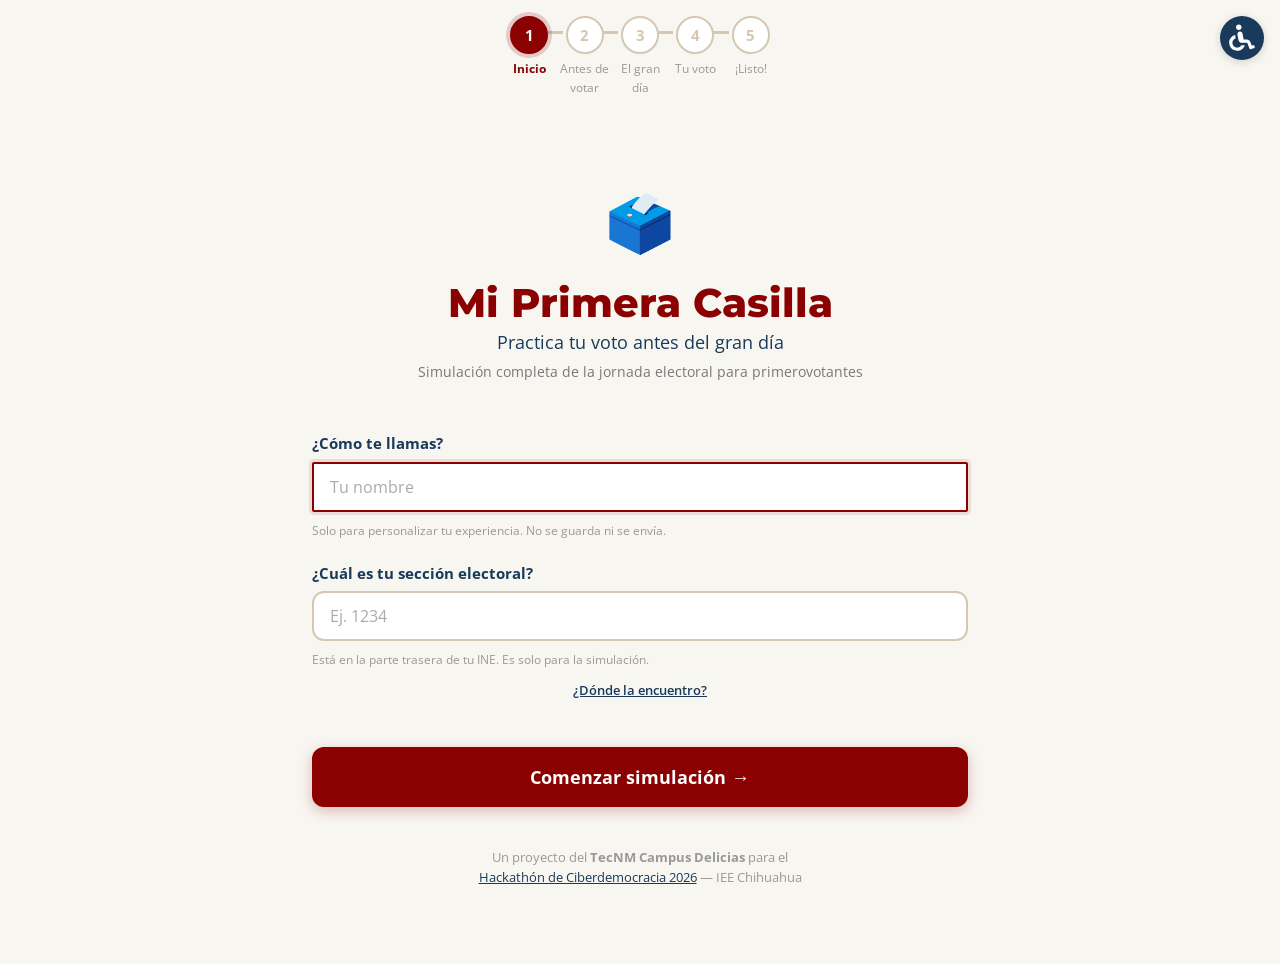
==== index.html @ 2ec55486 "Agregar guía visual de ubicación de sección electoral en INE - Ilustración SVG del reverso de la INE" ====
<!DOCTYPE html>
<html lang="es-MX">
<head>
  <meta charset="UTF-8">
  <meta name="viewport" content="width=device-width, initial-scale=1.0">
  <title>Mi Primera Casilla — Practica tu voto</title>
  <meta name="description" content="Simulación interactiva de la jornada electoral para primerovotantes. Practica tu voto antes del gran día.">
  <link rel="stylesheet" href="styles/main.css">
  <link rel="stylesheet" href="styles/componentes.css">
  <link rel="stylesheet" href="styles/accesibilidad.css">
  <style>
    .hero {
      text-align: center;
      padding: 2rem 0 1rem;
    }

    .hero__icono {
      font-size: 3.5rem;
      margin-bottom: 0.75rem;
      display: block;
    }

    .hero__slogan {
      font-size: 1.15rem;
      color: var(--color-secundario);
      font-weight: 400;
      margin-bottom: 0.25rem;
    }

    .hero__subtitulo {
      font-size: 0.9rem;
      color: #777;
      margin-bottom: 0;
    }

    .formulario {
      margin-top: 2rem;
    }

    .inicio-footer {
      text-align: center;
      margin-top: 2.5rem;
      font-size: 0.8rem;
      color: #999;
    }

    .inicio-footer a {
      color: var(--color-secundario);
    }

    .campo__nota {
      font-size: 0.78rem;
      color: #999;
      margin-top: 0.15rem;
    }

    .btn-ayuda-ine {
      background: none;
      border: none;
      color: var(--color-secundario);
      font-size: 0.82rem;
      font-weight: 600;
      cursor: pointer;
      padding: 0.25rem 0;
      text-decoration: underline;
      font-family: var(--font-body);
    }

    .btn-ayuda-ine:hover {
      color: var(--color-primario);
    }

    .ine-guia {
      margin-top: 0.5rem;
      border-radius: var(--radio-borde);
      overflow: hidden;
      animation: guiaEntra 0.3s ease;
    }

    @keyframes guiaEntra {
      from { opacity: 0; transform: translateY(-8px); }
      to { opacity: 1; transform: translateY(0); }
    }

    .ine-guia__img {
      width: 100%;
      max-width: 360px;
      display: block;
    }
  </style>
</head>
<body>
  <!-- Barra de progreso -->
  <div id="barra-progreso"></div>

  <!-- Botón de accesibilidad -->
  <button class="acc-boton" aria-label="Opciones de accesibilidad" title="Accesibilidad">
     <img src="images/wheelchair-solid-full.svg" alt="ICONO">
  </button>
  <div class="acc-panel" role="dialog" aria-label="Panel de accesibilidad">
    <div class="acc-panel__titulo">Accesibilidad</div>
    <button class="acc-panel__opcion" data-acc="voz">
      <span class="acc-panel__icono">🔊</span> Narración por voz
    </button>
    <button class="acc-panel__opcion" data-acc="lectura_facil">
      <span class="acc-panel__icono">📖</span> Lectura fácil
    </button>
    <button class="acc-panel__opcion" data-acc="alto_contraste">
      <span class="acc-panel__icono">🌗</span> Alto contraste
    </button>
  </div>

  <!-- Controles de voz -->
  <div class="voz-controles" aria-label="Controles de narración">
    <button class="voz-controles__btn voz-btn-pausar" aria-label="Pausar narración" title="Pausar">⏸️</button>
    <button class="voz-controles__btn voz-btn-repetir" aria-label="Repetir narración" title="Repetir">🔁</button>
    <button class="voz-controles__btn voz-btn-detener" aria-label="Detener narración" title="Detener">⏹️</button>
  </div>

  <main class="pantalla">
    <div class="contenido-principal">
      <section class="hero">
        <span class="hero__icono" aria-hidden="true">🗳️</span>
        <h1 id="titulo-proyecto">Mi Primera Casilla</h1>
        <p class="hero__slogan" id="slogan"
           data-texto-normal="Practica tu voto antes del gran día"
           data-texto-facil="Aprende a votar aquí">Practica tu voto antes del gran día</p>
        <p class="hero__subtitulo" id="subtitulo"
           data-texto-normal="Simulación completa de la jornada electoral para primerovotantes"
           data-texto-facil="Es fácil y rápido">Simulación completa de la jornada electoral para primerovotantes</p>
      </section>

      <form class="formulario" id="form-inicio" autocomplete="off">
        <div class="campo">
          <label class="campo__label" for="input-nombre">¿Cómo te llamas?</label>
          <input class="campo__input" type="text" id="input-nombre" placeholder="Tu nombre" maxlength="50" required autofocus>
          <span class="campo__nota">Solo para personalizar tu experiencia. No se guarda ni se envía.</span>
          <span class="campo__error" id="error-nombre" style="display:none">Por favor, escribe tu nombre para continuar.</span>
          <span class="campo__error" id="error-nombre-char" style="display:none">Los caracteres númericos y los simbolos no están permitidos.</span>
        </div>

        <div class="campo">
          <label class="campo__label" for="input-seccion">¿Cuál es tu sección electoral?</label>
          <input class="campo__input" type="text" id="input-seccion" placeholder="Ej. 1234" maxlength="6" inputmode="numeric" pattern="[0-9]*" required>
          <span class="campo__nota">Está en la parte trasera de tu INE. Es solo para la simulación.</span>
          <button type="button" class="btn-ayuda-ine" id="btn-donde-seccion">¿Dónde la encuentro?</button>
          <div class="ine-guia" id="ine-guia" style="display:none">
            <img src="images/ine-reverso.svg" alt="Reverso de la INE mostrando dónde está la sección electoral" class="ine-guia__img">
          </div>
          <span class="campo__error" id="error-seccion" style="display:none">Ingresa tu sección electoral para continuar.</span>
          <span class="campo__error" id="error-seccion-char" style="display:none">Solo se permiten caracteres númericos.</span>
        </div>

        <button type="submit" class="btn btn--primario btn--grande mt-2" id="btn-comenzar">
          Comenzar simulación →
        </button>
      </form>
    </div>

    <div class="inicio-footer">
      <p>Un proyecto del <strong>TecNM Campus Delicias</strong> para el<br>
      <a href="https://www.ieechihuahua.org.mx" target="_blank" rel="noopener">Hackathón de Ciberdemocracia 2026</a>
      — IEE Chihuahua</p>
    </div>
  </main>

  <script src="js/navegacion.js"></script>
  <script src="js/accesibilidad.js"></script>
  <script>
    renderBarraProgreso(1, document.getElementById('barra-progreso'));

    // Toggle guía INE
    document.getElementById('btn-donde-seccion').addEventListener('click', function() {
      var guia = document.getElementById('ine-guia');
      var visible = guia.style.display !== 'none';
      guia.style.display = visible ? 'none' : 'block';
      this.textContent = visible ? '¿Dónde la encuentro?' : 'Ocultar guía';
    });

    var inputNombre = document.getElementById('input-nombre');
    var inputSeccion = document.getElementById('input-seccion');
    var errorNombre = document.getElementById('error-nombre');
    var errorNombreChar = document.getElementById('error-nombre-char');
    var errorSeccion = document.getElementById('error-seccion');
    var errorSeccionChar = document.getElementById('error-seccion-char');

    inputNombre.addEventListener('input', function(e) {
      if (inputNombre.value.trim()) {
        var original = e.target.value;
        var limpio = original.replace(/[^\p{L} ]/gu, '');

        if (inputNombre.value.trim()) {
          errorNombreChar.style.display = 'none';
          errorNombre.style.display = 'none';
          inputNombre.classList.remove('campo__input--error');
        }

        if (original !== limpio) {
          e.target.value = limpio;
          errorNombreChar.style.display = 'block';
          inputNombre.classList.add('campo__input--error');
          inputNombre.focus();
        }
      }
    });

    inputSeccion.addEventListener('input', function(e) {
      var original = e.target.value;
      var limpio = original.replace(/[^0-9]/g, '');

      if (inputSeccion.value.trim()) {
        errorSeccion.style.display = 'none';
        errorSeccionChar.style.display = 'none';
        inputSeccion.classList.remove('campo__input--error');
      }

      if (original !== limpio) {
        e.target.value = limpio;
        errorSeccionChar.style.display = 'block';
        inputSeccion.classList.add('campo__input--error');
        inputSeccion.focus();
      }
    });

    document.getElementById('form-inicio').addEventListener('submit', function(e) {
      e.preventDefault();
      var nombre = inputNombre.value.trim();
      var seccion = inputSeccion.value.trim();
      var valido = true;

      if (!nombre) {
        errorNombre.style.display = 'block';
        inputNombre.classList.add('campo__input--error');
        inputNombre.focus();
        valido = false;
      }
      if (!seccion) {
        errorSeccion.style.display = 'block';
        inputSeccion.classList.add('campo__input--error');
        if (valido) inputSeccion.focus();
        valido = false;
      }
      if (!valido) return;

      guardarDatos(nombre, seccion);
      irAPantalla('pantalla2.html');
    });
  </script>
</body>
</html>
---- styles/main.css ----
@import url('https://fonts.googleapis.com/css2?family=Montserrat:wght@400;600;700;800;900&family=Open+Sans:wght@400;600;700&display=swap');

*, *::before, *::after {
  box-sizing: border-box;
  margin: 0;
  padding: 0;
}

:root {
  --color-primario: #8B0000;
  --color-secundario: #1a3a5c;
  --color-acento: #f0a500;
  --color-bg: #f8f6f1;
  --color-texto: #1a1a1a;
  --color-exito: #2e7d32;
  --color-error: #c62828;
  --color-borde: #d4c8b0;
  --radio-borde: 12px;
  --sombra: 0 4px 20px rgba(0, 0, 0, 0.08);
  --max-ancho: 720px;
  --font-display: 'Montserrat', 'Segoe UI', sans-serif;
  --font-body: 'Open Sans', 'Segoe UI', sans-serif;
}

html {
  font-size: 16px;
  scroll-behavior: smooth;
}

body {
  font-family: var(--font-body);
  background-color: var(--color-bg);
  color: var(--color-texto);
  line-height: 1.6;
  min-height: 100vh;
  display: flex;
  flex-direction: column;
  align-items: center;
}

h1, h2, h3 {
  font-family: var(--font-display);
  line-height: 1.2;
}

h1 {
  font-size: 2rem;
  font-weight: 800;
  color: var(--color-primario);
}

h2 {
  font-size: 1.5rem;
  font-weight: 700;
  color: var(--color-secundario);
}

h3 {
  font-size: 1.15rem;
  font-weight: 600;
}

p {
  margin-bottom: 0.75rem;
}

a {
  color: var(--color-primario);
  text-decoration: underline;
}

a:focus-visible {
  outline: 3px solid var(--color-acento);
  outline-offset: 2px;
  border-radius: 2px;
}

main {
  width: 100%;
  max-width: var(--max-ancho);
  padding: 1.5rem 1.25rem 3rem;
  flex: 1;
}

.pantalla {
  animation: fadeIn 0.4s ease-out;
}

@keyframes fadeIn {
  from { opacity: 0; }
  to   { opacity: 1; }
}

.sr-only {
  position: absolute;
  width: 1px;
  height: 1px;
  padding: 0;
  margin: -1px;
  overflow: hidden;
  clip: rect(0, 0, 0, 0);
  border: 0;
}

@media (min-width: 600px) {
  h1 { font-size: 2.5rem; }
  h2 { font-size: 1.75rem; }
  main { padding: 2rem 2rem 4rem; }
}
---- styles/componentes.css ----
/* === Barra de progreso === */
.barra-progreso {
  display: flex;
  justify-content: center;
  gap: 0.25rem;
  padding: 1rem 1.25rem;
  width: 100%;
  max-width: var(--max-ancho);
  margin: 0 auto;
}

.barra-progreso__paso {
  display: flex;
  flex-direction: column;
  align-items: center;
  flex: 1;
  position: relative;
}

.barra-progreso__circulo {
  width: 32px;
  height: 32px;
  border-radius: 50%;
  display: flex;
  align-items: center;
  justify-content: center;
  font-size: 0.85rem;
  font-weight: 700;
  border: 2px solid var(--color-borde);
  background: #fff;
  color: var(--color-borde);
  transition: all 0.3s ease;
  z-index: 1;
}

.barra-progreso__etiqueta {
  font-size: 0.65rem;
  margin-top: 0.3rem;
  color: #999;
  text-align: center;
  font-weight: 400;
  transition: color 0.3s ease;
}

.barra-progreso__paso--completado .barra-progreso__circulo {
  background: var(--color-primario);
  border-color: var(--color-primario);
  color: #fff;
}

.barra-progreso__paso--completado .barra-progreso__etiqueta {
  color: var(--color-primario);
}

.barra-progreso__paso--activo .barra-progreso__circulo {
  background: var(--color-primario);
  border-color: var(--color-primario);
  color: #fff;
  box-shadow: 0 0 0 4px rgba(139, 0, 0, 0.18);
}

.barra-progreso__paso--activo .barra-progreso__etiqueta {
  color: var(--color-primario);
  font-weight: 700;
}

.barra-progreso__linea {
  position: absolute;
  top: 15px;
  left: calc(50% + 18px);
  width: calc(100% - 36px);
  height: 3px;
  background: var(--color-borde);
  z-index: 0;
}

.barra-progreso__paso--completado .barra-progreso__linea {
  background: var(--color-primario);
}

.barra-progreso__paso:last-child .barra-progreso__linea {
  display: none;
}

/* === Botones === */
.btn {
  display: inline-flex;
  align-items: center;
  justify-content: center;
  gap: 0.5rem;
  padding: 0.9rem 2rem;
  border: none;
  border-radius: var(--radio-borde);
  font-family: var(--font-body);
  font-size: 1.05rem;
  font-weight: 700;
  cursor: pointer;
  transition: all 0.2s ease;
  text-decoration: none;
}

.btn:focus-visible {
  outline: 3px solid var(--color-acento);
  outline-offset: 3px;
}

.btn--primario {
  background: var(--color-primario);
  color: #fff;
  box-shadow: 0 4px 14px rgba(139, 0, 0, 0.25);
}

.btn--primario:hover {
  background: #a00000;
  transform: translateY(-1px);
  box-shadow: 0 6px 20px rgba(139, 0, 0, 0.3);
}

.btn--primario:active {
  transform: translateY(0);
}

.btn--secundario {
  background: #fff;
  color: var(--color-primario);
  border: 2px solid var(--color-primario);
}

.btn--secundario:hover {
  background: rgba(139, 0, 0, 0.06);
}

.btn--grande {
  width: 100%;
  padding: 1.1rem 2rem;
  font-size: 1.15rem;
}

/* === Tarjetas === */
.tarjeta {
  background: #fff;
  border: 1px solid var(--color-borde);
  border-radius: var(--radio-borde);
  padding: 1.5rem;
  box-shadow: var(--sombra);
}

.tarjeta--destacada {
  border-left: 4px solid var(--color-acento);
  background: #fffbf0;
}

/* === Dato curioso lateral (pegado a orillas de página) === */
.dato-lateral {
  position: relative;
  width: calc(100% + 2.5rem);
  border-radius: 0;
  padding: 0.9rem 1.25rem;
  font-size: 0.85rem;
  line-height: 1.5;
  box-sizing: border-box;
}

.dato-lateral--izq {
  margin-left: -1.25rem;
  margin-right: auto;
  border-left: 4px solid var(--color-acento);
  border-right: none;
  text-align: left;
  border-radius: 0 var(--radio-borde) var(--radio-borde) 0;
}

.dato-lateral--der {
  margin-right: -1.25rem;
  margin-left: auto;
  border-right: 4px solid var(--color-acento);
  border-left: none;
  text-align: right;
  border-radius: var(--radio-borde) 0 0 var(--radio-borde);
}

.tarjeta--dato {
  border-left: 4px solid var(--color-secundario);
  background: #f0f5fa;
}

/* === Inputs === */
.campo {
  display: flex;
  flex-direction: column;
  gap: 0.4rem;
  margin-bottom: 1.25rem;
}

.campo__label {
  font-size: 0.95rem;
  font-weight: 700;
  color: var(--color-secundario);
}

.campo__input {
  padding: 0.75rem 1rem;
  border: 2px solid var(--color-borde);
  border-radius: var(--radio-borde);
  font-family: var(--font-body);
  font-size: 1rem;
  color: var(--color-texto);
  background: #fff;
  transition: border-color 0.2s ease;
}

.campo__input:focus {
  outline: none;
  border-color: var(--color-primario);
  box-shadow: 0 0 0 3px rgba(139, 0, 0, 0.1);
}

.campo__input--error {
  border-color: var(--color-error);
  box-shadow: 0 0 0 3px rgba(198, 40, 40, 0.1);
}

.campo__error {
  font-size: 0.82rem;
  color: var(--color-error);
  font-weight: 600;
  animation: fadeIn 0.3s ease;
}

.campo__input::placeholder {
  color: #aaa;
}

/* === Checklist === */
.checklist {
  list-style: none;
  display: flex;
  flex-direction: column;
  gap: 0.75rem;
}

.checklist__item {
  display: flex;
  align-items: flex-start;
  gap: 0.75rem;
  padding: 0.85rem 1rem;
  background: #fff;
  border: 2px solid var(--color-borde);
  border-radius: var(--radio-borde);
  cursor: default;
  transition: all 0.2s ease;
}

.checklist__icono {
  font-size: 1.4rem;
  flex-shrink: 0;
}

.checklist__texto {
  flex: 1;
}

.checklist__texto strong {
  display: block;
  font-size: 0.95rem;
}

.checklist__texto small {
  color: #666;
  font-size: 0.82rem;
}

/* === Quiz === */
.quiz {
  display: flex;
  flex-direction: column;
  gap: 1.5rem;
}

.quiz__pregunta {
  font-weight: 700;
  font-size: 1.05rem;
  margin-bottom: 0.75rem;
}

.quiz__opciones {
  display: flex;
  flex-direction: column;
  gap: 0.5rem;
}

.quiz__opcion {
  display: block;
  width: 100%;
  padding: 0.75rem 1rem;
  border: 2px solid var(--color-borde);
  border-radius: var(--radio-borde);
  background: #fff;
  font-family: var(--font-body);
  font-size: 0.95rem;
  text-align: left;
  cursor: pointer;
  transition: all 0.2s ease;
}

.quiz__opcion:hover {
  border-color: var(--color-secundario);
  background: #f7f9fc;
}

.quiz__opcion--correcta {
  border-color: var(--color-exito);
  background: #e8f5e9;
  color: var(--color-exito);
  font-weight: 700;
}

.quiz__opcion--incorrecta {
  border-color: var(--color-error);
  background: #ffebee;
  color: var(--color-error);
}

.quiz__opcion:disabled {
  cursor: default;
  opacity: 0.7;
}

.quiz__feedback {
  padding: 0.75rem 1rem;
  border-radius: var(--radio-borde);
  font-size: 0.9rem;
  margin-top: 0.5rem;
  animation: fadeIn 0.3s ease;
}

.quiz__feedback--correcto {
  background: #e8f5e9;
  border: 1px solid var(--color-exito);
  color: #1b5e20;
}

.quiz__feedback--incorrecto {
  background: #ffebee;
  border: 1px solid var(--color-error);
  color: #b71c1c;
}

/* === Diálogo chat === */
.dialogo {
  display: flex;
  flex-direction: column;
  gap: 0.75rem;
}

.dialogo__burbuja {
  max-width: 85%;
  padding: 0.85rem 1.1rem;
  border-radius: 16px;
  font-size: 0.95rem;
  line-height: 1.5;
  animation: fadeIn 0.4s ease;
}

.dialogo__burbuja--funcionario {
  background: #e3edf7;
  color: var(--color-secundario);
  border-bottom-left-radius: 4px;
  align-self: flex-start;
}

.dialogo__burbuja--tu {
  background: var(--color-primario);
  color: #fff;
  border-bottom-right-radius: 4px;
  align-self: flex-end;
}

.dialogo__etiqueta {
  font-size: 0.72rem;
  font-weight: 700;
  text-transform: uppercase;
  letter-spacing: 0.5px;
  margin-bottom: 0.2rem;
  opacity: 0.7;
}

/* === Separador === */
.separador {
  border: none;
  border-top: 1px solid var(--color-borde);
  margin: 2rem 0;
}

/* === Espaciado === */
.mb-1 { margin-bottom: 0.75rem; }
.mb-2 { margin-bottom: 1.5rem; }
.mb-3 { margin-bottom: 2.5rem; }
.mt-1 { margin-top: 0.75rem; }
.mt-2 { margin-top: 1.5rem; }
.mt-3 { margin-top: 2.5rem; }
.text-center { text-align: center; }

@media (min-width: 600px) {
  .barra-progreso__circulo {
    width: 38px;
    height: 38px;
    font-size: 0.95rem;
  }
  .barra-progreso__etiqueta {
    font-size: 0.75rem;
  }
}
---- styles/accesibilidad.css ----
/* === Alto contraste === */
body.alto-contraste {
  --color-bg: #000000;
  --color-texto: #ffffff;
  --color-primario: #ff4444;
  --color-secundario: #66bbff;
  --color-acento: #ffff00;
  --color-exito: #00ff00;
  --color-error: #ff6666;
  --color-borde: #666666;
  --sombra: 0 0 0 2px #666;
}

body.alto-contraste .tarjeta,
body.alto-contraste .checklist__item,
body.alto-contraste .quiz__opcion,
body.alto-contraste .campo__input,
body.alto-contraste .dialogo__burbuja--funcionario,
body.alto-contraste .paso-llegada,
body.alto-contraste .boleta__partido,
body.alto-contraste .boleta,
body.alto-contraste .boleta__cuerpo,
body.alto-contraste .mapa-simulado,
body.alto-contraste .enlace-oficial {
  background: #111;
  color: #fff;
}

body.alto-contraste .paso-llegada__icono {
  background: #222;
}

body.alto-contraste .paso-llegada__texto,
body.alto-contraste .checklist__texto small,
body.alto-contraste .boleta__candidato,
body.alto-contraste .mapa-simulado__sub {
  color: #ccc;
}

body.alto-contraste .boleta__header {
  background: #222;
}

body.alto-contraste .urna__cuerpo {
  background: #222;
  border-color: #888;
}

body.alto-contraste .boleta-doblado {
  background: #333;
  border-color: #888;
}

body.alto-contraste .tabla-resumen th {
  background: #222;
}

body.alto-contraste .tabla-resumen td {
  background: #111;
  color: #fff;
}

body.alto-contraste .tabla-resumen tr:nth-child(even) td {
  background: #1a1a1a;
}

body.alto-contraste .dialogo__burbuja--tu {
  background: #ff4444;
}

body.alto-contraste .tarjeta--destacada {
  background: #1a1a00;
}

body.alto-contraste .tarjeta--dato {
  background: #001a2e;
}

body.alto-contraste .btn--primario {
  background: #ff4444;
  color: #000;
  font-weight: 800;
}

body.alto-contraste .quiz__opcion--correcta {
  background: #003300;
  color: #00ff00;
  border-color: #00ff00;
}

body.alto-contraste .quiz__opcion--incorrecta {
  background: #330000;
  color: #ff6666;
  border-color: #ff6666;
}

/* === Panel de accesibilidad === */
.acc-boton {
  position: fixed;
  top: 1rem;
  right: 1rem;
  z-index: 1000;
  width: 44px;
  height: 44px;
  border-radius: 50%;
  border: none;
  padding: 6px;
  background: var(--color-secundario);
  color: var(--color-secundario);
  font-size: 1.2rem;
  cursor: pointer;
  display: flex;
  align-items: center;
  justify-content: center;
  box-shadow: 0 2px 10px rgba(0, 0, 0, 0.15);
  transition: all 0.2s ease;
}

.acc-boton:hover {
  background: var(--color-primario);
  color: #fff;
  transform: scale(1.1);
}

.acc-boton:focus-visible {
  outline: 3px solid var(--color-acento);
  outline-offset: 3px;
}

body.alto-contraste .acc-boton {
  background: var(--color-secundario);
  color: var(--color-primario);
  transition: all 0.5s ease;
}

body.alto-contraste .acc-boton:hover {
  background-color: var(--color-primario);
  transform: scale(1.1);
}

.acc-boton img {
  pointer-events: none;
  width: 100%;
  height: 100%;
  filter: brightness(0) invert(1);
}

.acc-panel {
  position: fixed;
  top: 4rem;
  right: 1rem;
  z-index: 999;
  background: #fff;
  border: 1px solid var(--color-borde);
  border-radius: var(--radio-borde);
  padding: 1rem;
  box-shadow: 0 8px 30px rgba(0, 0, 0, 0.15);
  min-width: 220px;
  display: none;
  animation: fadeIn 0.2s ease;
}

.acc-panel--abierto {
  display: block;
}

body.alto-contraste .acc-panel {
  background: #111;
  border-color: #666;
}

.acc-panel__titulo {
  font-family: var(--font-display);
  font-size: 0.95rem;
  font-weight: 700;
  margin-bottom: 0.75rem;
  color: var(--color-secundario);
}

.acc-panel__opcion {
  display: flex;
  align-items: center;
  gap: 0.6rem;
  padding: 0.6rem 0.5rem;
  border: none;
  background: none;
  width: 100%;
  text-align: left;
  cursor: pointer;
  border-radius: 8px;
  font-family: var(--font-body);
  font-size: 0.9rem;
  color: var(--color-texto);
  transition: background 0.15s ease;
}

.acc-panel__opcion:hover {
  background: rgba(0, 0, 0, 0.05);
}

body.alto-contraste .acc-panel__opcion {
  color: #fff;
}

body.alto-contraste .acc-panel__opcion:hover {
  background: rgba(255, 255, 255, 0.1);
}

.acc-panel__opcion--activo {
  background: rgba(139, 0, 0, 0.08);
  font-weight: 700;
}

.acc-panel__icono {
  font-size: 1.2rem;
  flex-shrink: 0;
}

/* === Lectura fácil === */
body.lectura-facil {
  font-size: 18px;
  line-height: 1.8;
}

body.lectura-facil h1 {
  font-size: 1.8rem;
}

body.lectura-facil h2 {
  font-size: 1.4rem;
}

/* === Controles de voz === */
.voz-controles {
  position: fixed;
  bottom: 1rem;
  right: 1rem;
  z-index: 1000;
  display: none;
  gap: 0.5rem;
  background: #fff;
  padding: 0.5rem;
  border-radius: 24px;
  box-shadow: 0 4px 16px rgba(0, 0, 0, 0.15);
  border: 1px solid var(--color-borde);
}

.voz-controles--visible {
  display: flex;
}

.voz-controles__btn {
  width: 40px;
  height: 40px;
  border-radius: 50%;
  border: none;
  background: var(--color-secundario);
  color: #fff;
  font-size: 1rem;
  cursor: pointer;
  display: flex;
  align-items: center;
  justify-content: center;
  transition: background 0.2s ease;
}

.voz-controles__btn:hover {
  background: var(--color-primario);
}

body.alto-contraste .voz-controles {
  background: #222;
  border-color: #666;
}

/* === Focus visible global === */
*:focus-visible {
  outline: 3px solid var(--color-acento);
  outline-offset: 2px;
  border-radius: 2px;
}
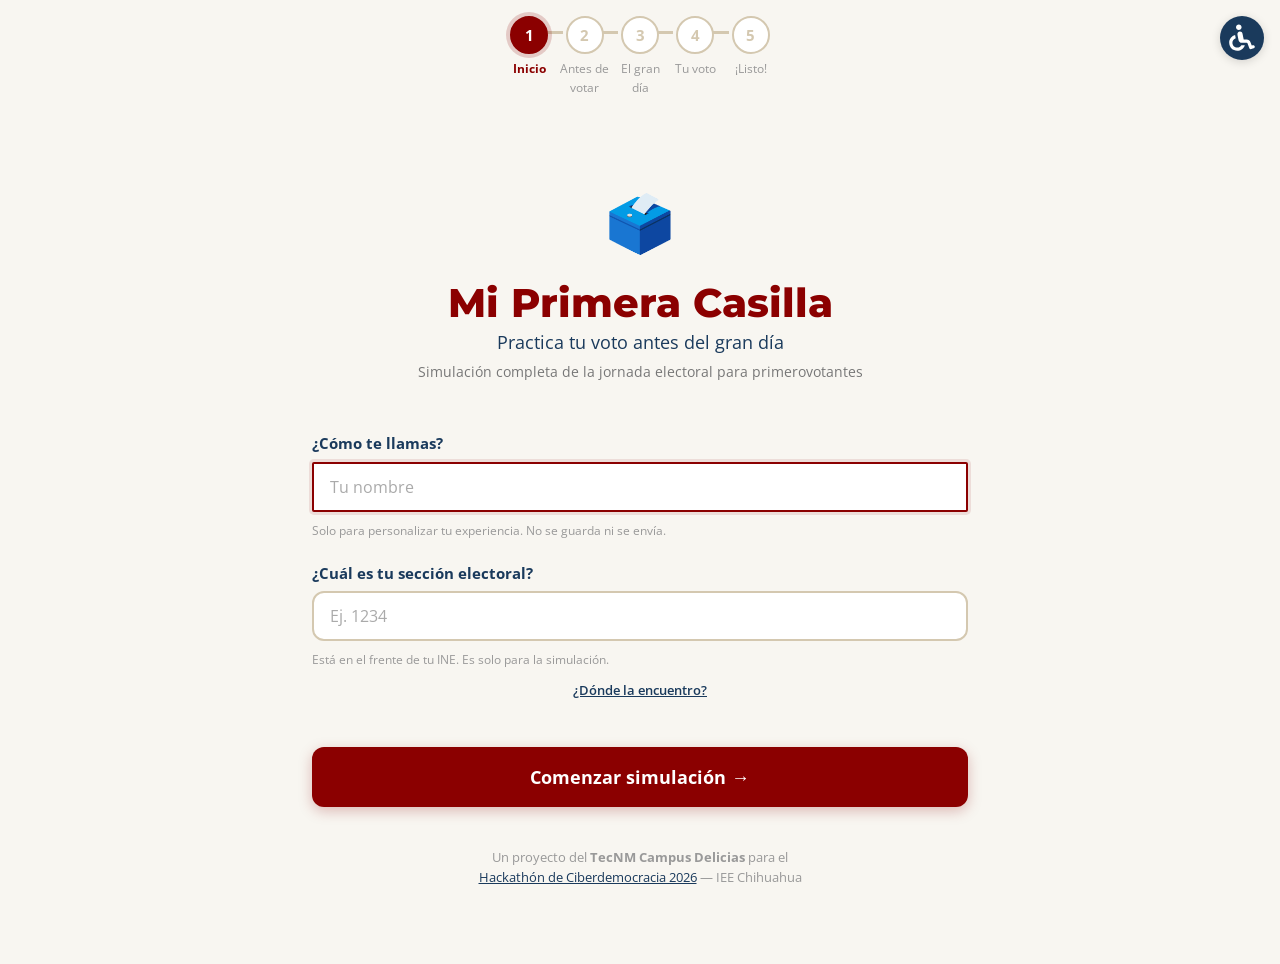
==== commit 688d84f2: "Corregir guía INE: sección está en el frente, no atrás - Rediseñar SVG mostrando frente de la INE co" ====
--- a/index.html
+++ b/index.html
@@ -142,7 +142,7 @@
         <div class="campo">
           <label class="campo__label" for="input-seccion">¿Cuál es tu sección electoral?</label>
           <input class="campo__input" type="text" id="input-seccion" placeholder="Ej. 1234" maxlength="6" inputmode="numeric" pattern="[0-9]*" required>
-          <span class="campo__nota">Está en la parte trasera de tu INE. Es solo para la simulación.</span>
+          <span class="campo__nota">Está en el frente de tu INE. Es solo para la simulación.</span>
           <button type="button" class="btn-ayuda-ine" id="btn-donde-seccion">¿Dónde la encuentro?</button>
           <div class="ine-guia" id="ine-guia" style="display:none">
             <img src="images/ine-reverso.svg" alt="Reverso de la INE mostrando dónde está la sección electoral" class="ine-guia__img">
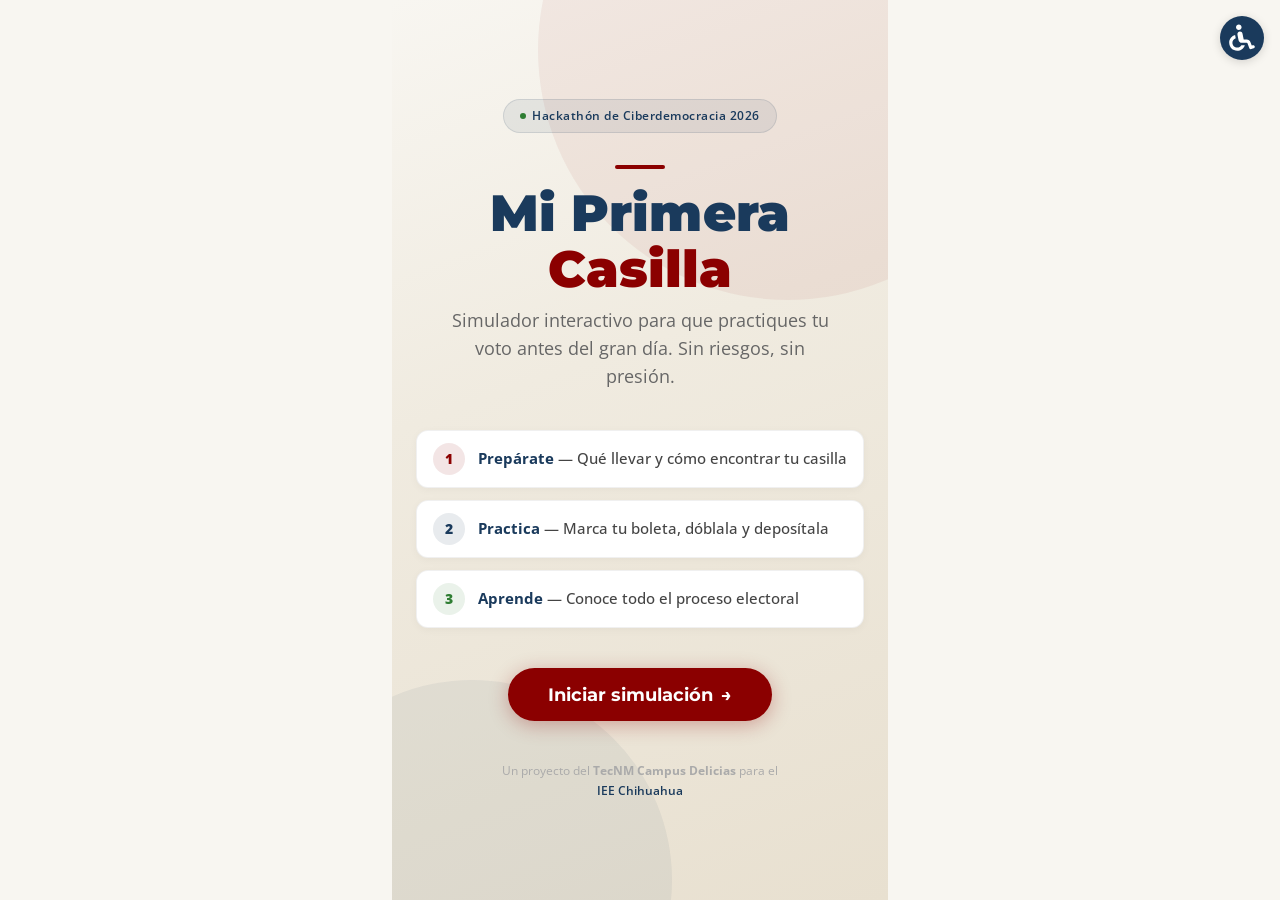
==== commit 2093b534: "Rediseñar index.html como splash page con animaciones Página de inicio con diseño llamativo: animaci" ====
--- a/index.html
+++ b/index.html
@@ -9,15 +9,263 @@
   <link rel="stylesheet" href="styles/componentes.css">
   <link rel="stylesheet" href="styles/accesibilidad.css">
   <style>
+    /* ===== SPLASH SCREEN ===== */
+    .splash {
+      min-height: 100vh;
+      display: flex;
+      flex-direction: column;
+      align-items: center;
+      justify-content: center;
+      text-align: center;
+      padding: 2rem 1.5rem;
+      position: relative;
+      overflow: hidden;
+      background: linear-gradient(160deg, #f8f6f1 0%, #f0ebe0 40%, #e8e0d0 100%);
+    }
+
+    /* Círculos decorativos de fondo */
+    .splash::before,
+    .splash::after {
+      content: '';
+      position: absolute;
+      border-radius: 50%;
+      opacity: 0.06;
+      pointer-events: none;
+    }
+
+    .splash::before {
+      width: 500px;
+      height: 500px;
+      background: var(--color-primario);
+      top: -200px;
+      right: -150px;
+    }
+
+    .splash::after {
+      width: 400px;
+      height: 400px;
+      background: var(--color-secundario);
+      bottom: -180px;
+      left: -120px;
+    }
+
+    .splash__contenido {
+      position: relative;
+      z-index: 1;
+      max-width: 520px;
+    }
+
+    /* Badge institucional */
+    .splash__badge {
+      display: inline-flex;
+      align-items: center;
+      gap: 0.4rem;
+      background: rgba(26, 58, 92, 0.08);
+      border: 1px solid rgba(26, 58, 92, 0.12);
+      border-radius: 50px;
+      padding: 0.4rem 1rem;
+      font-size: 0.75rem;
+      font-weight: 600;
+      color: var(--color-secundario);
+      letter-spacing: 0.5px;
+      margin-bottom: 2rem;
+      opacity: 0;
+      animation: fadeUp 0.6s ease 0.2s forwards;
+    }
+
+    .splash__badge-dot {
+      width: 6px;
+      height: 6px;
+      background: var(--color-exito);
+      border-radius: 50%;
+      animation: pulse-dot 2s ease infinite;
+    }
+
+    @keyframes pulse-dot {
+      0%, 100% { opacity: 1; transform: scale(1); }
+      50% { opacity: 0.5; transform: scale(1.4); }
+    }
+
+    /* Título principal */
+    .splash__titulo {
+      font-family: var(--font-display);
+      font-size: clamp(2.2rem, 7vw, 3.2rem);
+      font-weight: 900;
+      color: var(--color-secundario);
+      line-height: 1.1;
+      margin-bottom: 0.5rem;
+      opacity: 0;
+      animation: fadeUp 0.7s ease 0.35s forwards;
+    }
+
+    .splash__titulo span {
+      color: var(--color-primario);
+    }
+
+    /* Subtítulo */
+    .splash__subtitulo {
+      font-size: 1.1rem;
+      color: #666;
+      font-weight: 400;
+      max-width: 400px;
+      margin: 0 auto 2.5rem;
+      opacity: 0;
+      animation: fadeUp 0.7s ease 0.5s forwards;
+    }
+
+    /* Pasos preview */
+    .splash__pasos {
+      display: flex;
+      flex-direction: column;
+      gap: 0.75rem;
+      margin-bottom: 2.5rem;
+      text-align: left;
+      opacity: 0;
+      animation: fadeUp 0.7s ease 0.65s forwards;
+    }
+
+    .splash__paso {
+      display: flex;
+      align-items: center;
+      gap: 0.85rem;
+      padding: 0.75rem 1rem;
+      background: #fff;
+      border-radius: var(--radio-borde);
+      border: 1px solid rgba(0,0,0,0.06);
+      box-shadow: 0 2px 8px rgba(0,0,0,0.04);
+      transition: transform 0.2s ease;
+    }
+
+    .splash__paso:hover {
+      transform: translateX(4px);
+    }
+
+    .splash__paso-num {
+      width: 32px;
+      height: 32px;
+      border-radius: 50%;
+      display: flex;
+      align-items: center;
+      justify-content: center;
+      font-weight: 800;
+      font-size: 0.85rem;
+      flex-shrink: 0;
+    }
+
+    .splash__paso:nth-child(1) .splash__paso-num {
+      background: rgba(139, 0, 0, 0.1);
+      color: var(--color-primario);
+    }
+    .splash__paso:nth-child(2) .splash__paso-num {
+      background: rgba(26, 58, 92, 0.1);
+      color: var(--color-secundario);
+    }
+    .splash__paso:nth-child(3) .splash__paso-num {
+      background: rgba(46, 125, 50, 0.1);
+      color: var(--color-exito);
+    }
+
+    .splash__paso-texto {
+      font-size: 0.92rem;
+      color: #444;
+      font-weight: 500;
+    }
+
+    .splash__paso-texto strong {
+      color: var(--color-secundario);
+    }
+
+    /* Botón principal */
+    .splash__btn {
+      display: inline-flex;
+      align-items: center;
+      gap: 0.5rem;
+      background: var(--color-primario);
+      color: #fff;
+      border: none;
+      padding: 1rem 2.5rem;
+      font-size: 1.1rem;
+      font-weight: 700;
+      font-family: var(--font-display);
+      border-radius: 50px;
+      cursor: pointer;
+      transition: all 0.3s ease;
+      box-shadow: 0 4px 20px rgba(139, 0, 0, 0.3);
+      opacity: 0;
+      animation: fadeUp 0.7s ease 0.8s forwards;
+    }
+
+    .splash__btn:hover {
+      background: #a00000;
+      transform: translateY(-2px);
+      box-shadow: 0 6px 28px rgba(139, 0, 0, 0.4);
+    }
+
+    .splash__btn:active {
+      transform: translateY(0);
+    }
+
+    .splash__btn-flecha {
+      transition: transform 0.3s ease;
+    }
+
+    .splash__btn:hover .splash__btn-flecha {
+      transform: translateX(4px);
+    }
+
+    /* Footer del splash */
+    .splash__footer {
+      margin-top: 2.5rem;
+      font-size: 0.78rem;
+      color: #aaa;
+      opacity: 0;
+      animation: fadeUp 0.7s ease 0.95s forwards;
+    }
+
+    .splash__footer a {
+      color: var(--color-secundario);
+      text-decoration: none;
+      font-weight: 600;
+    }
+
+    .splash__footer a:hover {
+      text-decoration: underline;
+    }
+
+    /* Línea decorativa */
+    .splash__linea {
+      width: 50px;
+      height: 4px;
+      background: var(--color-primario);
+      border-radius: 2px;
+      margin: 0 auto 1rem;
+      opacity: 0;
+      animation: fadeUp 0.7s ease 0.3s forwards;
+    }
+
+    @keyframes fadeUp {
+      from { opacity: 0; transform: translateY(16px); }
+      to { opacity: 1; transform: translateY(0); }
+    }
+
+    /* ===== FORMULARIO (oculto inicialmente) ===== */
+    .pantalla-form {
+      display: none;
+    }
+
+    .pantalla-form.pantalla-form--visible {
+      display: block;
+      animation: formEntra 0.5s ease;
+    }
+
+    @keyframes formEntra {
+      from { opacity: 0; }
+      to { opacity: 1; }
+    }
+
     .hero {
       text-align: center;
       padding: 2rem 0 1rem;
-    }
-
-    .hero__icono {
-      font-size: 3.5rem;
-      margin-bottom: 0.75rem;
-      display: block;
     }
 
     .hero__slogan {
@@ -87,12 +335,49 @@
       max-width: 360px;
       display: block;
     }
+
+    /* Alto contraste para splash */
+    body.alto-contraste .splash {
+      background: #000;
+    }
+
+    body.alto-contraste .splash__titulo {
+      color: #66bbff;
+    }
+
+    body.alto-contraste .splash__titulo span {
+      color: #ff4444;
+    }
+
+    body.alto-contraste .splash__subtitulo {
+      color: #ccc;
+    }
+
+    body.alto-contraste .splash__paso {
+      background: #111;
+      border-color: #444;
+    }
+
+    body.alto-contraste .splash__paso-texto {
+      color: #ddd;
+    }
+
+    body.alto-contraste .splash__btn {
+      background: #ff4444;
+    }
+
+    body.alto-contraste .splash__badge {
+      background: rgba(102, 187, 255, 0.15);
+      border-color: rgba(102, 187, 255, 0.3);
+      color: #66bbff;
+    }
+
+    body.alto-contraste .splash__footer {
+      color: #888;
+    }
   </style>
 </head>
 <body>
-  <!-- Barra de progreso -->
-  <div id="barra-progreso"></div>
-
   <!-- Botón de accesibilidad -->
   <button class="acc-boton" aria-label="Opciones de accesibilidad" title="Accesibilidad">
      <img src="images/wheelchair-solid-full.svg" alt="ICONO">
@@ -117,57 +402,112 @@
     <button class="voz-controles__btn voz-btn-detener" aria-label="Detener narración" title="Detener">⏹️</button>
   </div>
 
-  <main class="pantalla">
-    <div class="contenido-principal">
-      <section class="hero">
-        <span class="hero__icono" aria-hidden="true">🗳️</span>
-        <h1 id="titulo-proyecto">Mi Primera Casilla</h1>
-        <p class="hero__slogan" id="slogan"
-           data-texto-normal="Practica tu voto antes del gran día"
-           data-texto-facil="Aprende a votar aquí">Practica tu voto antes del gran día</p>
-        <p class="hero__subtitulo" id="subtitulo"
-           data-texto-normal="Simulación completa de la jornada electoral para primerovotantes"
-           data-texto-facil="Es fácil y rápido">Simulación completa de la jornada electoral para primerovotantes</p>
-      </section>
-
-      <form class="formulario" id="form-inicio" autocomplete="off">
-        <div class="campo">
-          <label class="campo__label" for="input-nombre">¿Cómo te llamas?</label>
-          <input class="campo__input" type="text" id="input-nombre" placeholder="Tu nombre" maxlength="50" required autofocus>
-          <span class="campo__nota">Solo para personalizar tu experiencia. No se guarda ni se envía.</span>
-          <span class="campo__error" id="error-nombre" style="display:none">Por favor, escribe tu nombre para continuar.</span>
-          <span class="campo__error" id="error-nombre-char" style="display:none">Los caracteres númericos y los simbolos no están permitidos.</span>
+  <!-- ====== SPLASH SCREEN ====== -->
+  <section class="splash" id="splash">
+    <div class="splash__contenido">
+      <div class="splash__badge">
+        <span class="splash__badge-dot"></span>
+        Hackathón de Ciberdemocracia 2026
+      </div>
+
+      <div class="splash__linea"></div>
+
+      <h1 class="splash__titulo">Mi Primera<br><span>Casilla</span></h1>
+
+      <p class="splash__subtitulo">
+        Simulador interactivo para que practiques tu voto antes del gran día. Sin riesgos, sin presión.
+      </p>
+
+      <div class="splash__pasos">
+        <div class="splash__paso">
+          <span class="splash__paso-num">1</span>
+          <span class="splash__paso-texto"><strong>Prepárate</strong> — Qué llevar y cómo encontrar tu casilla</span>
         </div>
-
-        <div class="campo">
-          <label class="campo__label" for="input-seccion">¿Cuál es tu sección electoral?</label>
-          <input class="campo__input" type="text" id="input-seccion" placeholder="Ej. 1234" maxlength="6" inputmode="numeric" pattern="[0-9]*" required>
-          <span class="campo__nota">Está en el frente de tu INE. Es solo para la simulación.</span>
-          <button type="button" class="btn-ayuda-ine" id="btn-donde-seccion">¿Dónde la encuentro?</button>
-          <div class="ine-guia" id="ine-guia" style="display:none">
-            <img src="images/ine-reverso.svg" alt="Reverso de la INE mostrando dónde está la sección electoral" class="ine-guia__img">
+        <div class="splash__paso">
+          <span class="splash__paso-num">2</span>
+          <span class="splash__paso-texto"><strong>Practica</strong> — Marca tu boleta, dóblala y deposítala</span>
+        </div>
+        <div class="splash__paso">
+          <span class="splash__paso-num">3</span>
+          <span class="splash__paso-texto"><strong>Aprende</strong> — Conoce todo el proceso electoral</span>
+        </div>
+      </div>
+
+      <button class="splash__btn" id="btn-iniciar">
+        Iniciar simulación
+        <span class="splash__btn-flecha">→</span>
+      </button>
+
+      <div class="splash__footer">
+        Un proyecto del <strong>TecNM Campus Delicias</strong> para el<br>
+        <a href="https://www.ieechihuahua.org.mx" target="_blank" rel="noopener">IEE Chihuahua</a>
+      </div>
+    </div>
+  </section>
+
+  <!-- ====== FORMULARIO ====== -->
+  <div class="pantalla-form" id="pantalla-form">
+    <!-- Barra de progreso -->
+    <div id="barra-progreso"></div>
+
+    <main class="pantalla">
+      <div class="contenido-principal">
+        <section class="hero">
+          <h1 id="titulo-proyecto">Empecemos</h1>
+          <p class="hero__slogan" id="slogan"
+             data-texto-normal="Necesitamos un par de datos para personalizar tu experiencia"
+             data-texto-facil="Escribe tus datos para empezar">Necesitamos un par de datos para personalizar tu experiencia</p>
+        </section>
+
+        <form class="formulario" id="form-inicio" autocomplete="off">
+          <div class="campo">
+            <label class="campo__label" for="input-nombre">¿Cómo te llamas?</label>
+            <input class="campo__input" type="text" id="input-nombre" placeholder="Tu nombre" maxlength="50" required autofocus>
+            <span class="campo__nota">Solo para personalizar tu experiencia. No se guarda ni se envía.</span>
+            <span class="campo__error" id="error-nombre" style="display:none">Por favor, escribe tu nombre para continuar.</span>
+            <span class="campo__error" id="error-nombre-char" style="display:none">Los caracteres númericos y los simbolos no están permitidos.</span>
           </div>
-          <span class="campo__error" id="error-seccion" style="display:none">Ingresa tu sección electoral para continuar.</span>
-          <span class="campo__error" id="error-seccion-char" style="display:none">Solo se permiten caracteres númericos.</span>
-        </div>
-
-        <button type="submit" class="btn btn--primario btn--grande mt-2" id="btn-comenzar">
-          Comenzar simulación →
-        </button>
-      </form>
-    </div>
-
-    <div class="inicio-footer">
-      <p>Un proyecto del <strong>TecNM Campus Delicias</strong> para el<br>
-      <a href="https://www.ieechihuahua.org.mx" target="_blank" rel="noopener">Hackathón de Ciberdemocracia 2026</a>
-      — IEE Chihuahua</p>
-    </div>
-  </main>
+
+          <div class="campo">
+            <label class="campo__label" for="input-seccion">¿Cuál es tu sección electoral?</label>
+            <input class="campo__input" type="text" id="input-seccion" placeholder="Ej. 1234" maxlength="4" inputmode="numeric" pattern="[0-9]*" required>
+            <span class="campo__nota">Está en el frente de tu INE. Es solo para la simulación.</span>
+            <button type="button" class="btn-ayuda-ine" id="btn-donde-seccion">¿Dónde la encuentro?</button>
+            <div class="ine-guia" id="ine-guia" style="display:none">
+              <img src="images/ine-reverso.svg" alt="Frente de la INE mostrando dónde está la sección electoral" class="ine-guia__img">
+            </div>
+            <span class="campo__error" id="error-seccion" style="display:none">Ingresa tu sección electoral para continuar.</span>
+            <span class="campo__error" id="error-seccion-char" style="display:none">Solo se permiten caracteres númericos.</span>
+          </div>
+
+          <button type="submit" class="btn btn--primario btn--grande mt-2" id="btn-comenzar">
+            Comenzar simulación →
+          </button>
+        </form>
+      </div>
+    </main>
+  </div>
 
   <script src="js/navegacion.js"></script>
   <script src="js/accesibilidad.js"></script>
   <script>
-    renderBarraProgreso(1, document.getElementById('barra-progreso'));
+    // Splash → Formulario
+    document.getElementById('btn-iniciar').addEventListener('click', function() {
+      var splash = document.getElementById('splash');
+      var form = document.getElementById('pantalla-form');
+
+      splash.style.transition = 'opacity 0.4s ease, transform 0.4s ease';
+      splash.style.opacity = '0';
+      splash.style.transform = 'scale(0.98)';
+
+      setTimeout(function() {
+        splash.style.display = 'none';
+        form.classList.add('pantalla-form--visible');
+        renderBarraProgreso(1, document.getElementById('barra-progreso'));
+        window.scrollTo(0, 0);
+        document.getElementById('input-nombre').focus();
+      }, 400);
+    });
 
     // Toggle guía INE
     document.getElementById('btn-donde-seccion').addEventListener('click', function() {
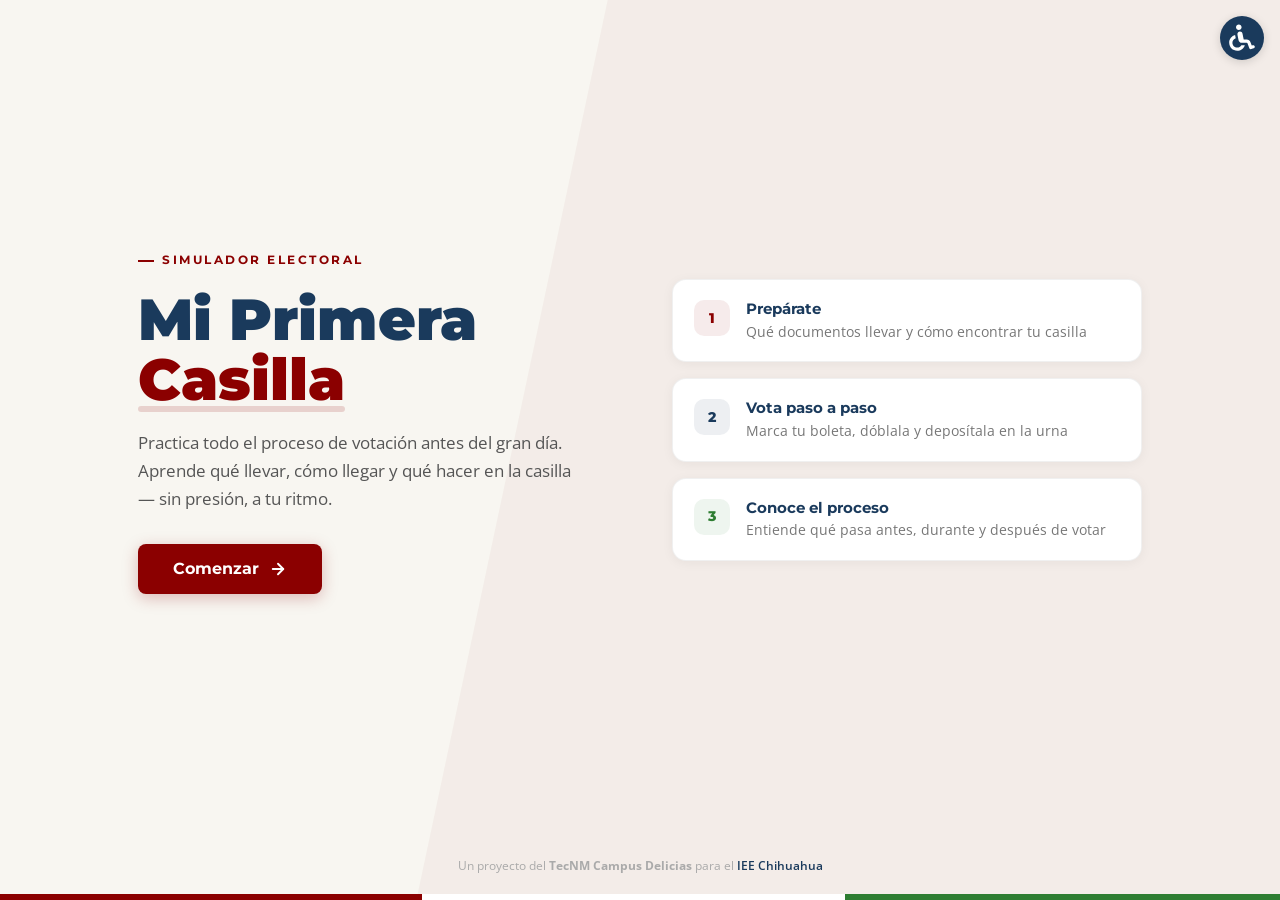
==== commit ed8f8886: "Rediseñar splash page con layout expandido a dos columnas Layout editorial full-width con columna de" ====
--- a/index.html
+++ b/index.html
@@ -9,243 +9,274 @@
   <link rel="stylesheet" href="styles/componentes.css">
   <link rel="stylesheet" href="styles/accesibilidad.css">
   <style>
-    /* ===== SPLASH SCREEN ===== */
+    /* ===== SPLASH — full-width editorial layout ===== */
     .splash {
       min-height: 100vh;
+      width: 100vw;
+      display: grid;
+      grid-template-rows: 1fr auto;
+      position: relative;
+      overflow: hidden;
+      background: #f8f6f1;
+    }
+
+    /* Franja diagonal decorativa */
+    .splash__fondo {
+      position: absolute;
+      inset: 0;
+      z-index: 0;
+      overflow: hidden;
+      pointer-events: none;
+    }
+
+    .splash__fondo::before {
+      content: '';
+      position: absolute;
+      top: -30%;
+      right: -10%;
+      width: 70%;
+      height: 160%;
+      background: var(--color-primario);
+      transform: skewX(-12deg);
+      opacity: 0.04;
+    }
+
+    .splash__fondo::after {
+      content: '';
+      position: absolute;
+      bottom: 0;
+      left: 0;
+      right: 0;
+      height: 6px;
+      background: linear-gradient(90deg, var(--color-primario) 0%, var(--color-primario) 33%, #fff 33%, #fff 66%, var(--color-exito) 66%, var(--color-exito) 100%);
+    }
+
+    /* Contenido principal — dos columnas en desktop */
+    .splash__cuerpo {
+      position: relative;
+      z-index: 1;
+      display: grid;
+      grid-template-columns: 1fr;
+      align-items: center;
+      width: 100%;
+      max-width: 1100px;
+      margin: 0 auto;
+      padding: 3rem 1.5rem;
+      gap: 2.5rem;
+    }
+
+    @media (min-width: 720px) {
+      .splash__cuerpo {
+        grid-template-columns: 1fr 1fr;
+        padding: 4rem 3rem;
+        gap: 4rem;
+      }
+    }
+
+    /* Columna izquierda: texto */
+    .splash__texto {
+      opacity: 0;
+      animation: entradaIzq 0.8s cubic-bezier(0.22, 1, 0.36, 1) 0.15s forwards;
+    }
+
+    @keyframes entradaIzq {
+      from { opacity: 0; transform: translateX(-30px); }
+      to   { opacity: 1; transform: translateX(0); }
+    }
+
+    .splash__etiqueta {
+      display: inline-block;
+      font-family: var(--font-display);
+      font-size: 0.72rem;
+      font-weight: 700;
+      letter-spacing: 2.5px;
+      text-transform: uppercase;
+      color: var(--color-primario);
+      margin-bottom: 1.2rem;
+      position: relative;
+      padding-left: 24px;
+    }
+
+    .splash__etiqueta::before {
+      content: '';
+      position: absolute;
+      left: 0;
+      top: 50%;
+      transform: translateY(-50%);
+      width: 16px;
+      height: 2px;
+      background: var(--color-primario);
+    }
+
+    .splash__titulo {
+      font-family: var(--font-display);
+      font-size: clamp(2.4rem, 6vw, 3.6rem);
+      font-weight: 900;
+      line-height: 1.05;
+      color: var(--color-secundario);
+      margin-bottom: 1.2rem;
+    }
+
+    .splash__titulo em {
+      font-style: normal;
+      color: var(--color-primario);
+      position: relative;
+    }
+
+    .splash__titulo em::after {
+      content: '';
+      position: absolute;
+      bottom: 2px;
+      left: 0;
+      right: 0;
+      height: 6px;
+      background: var(--color-primario);
+      opacity: 0.15;
+      border-radius: 3px;
+    }
+
+    .splash__desc {
+      font-size: 1.05rem;
+      line-height: 1.65;
+      color: #555;
+      margin-bottom: 2rem;
+      max-width: 440px;
+    }
+
+    .splash__btn {
+      display: inline-flex;
+      align-items: center;
+      gap: 0.6rem;
+      background: var(--color-primario);
+      color: #fff;
+      border: none;
+      padding: 0.95rem 2.2rem;
+      font-size: 1rem;
+      font-weight: 700;
+      font-family: var(--font-display);
+      border-radius: 8px;
+      cursor: pointer;
+      transition: all 0.25s ease;
+      box-shadow: 0 4px 16px rgba(139, 0, 0, 0.25);
+    }
+
+    .splash__btn:hover {
+      background: #a00000;
+      transform: translateY(-2px);
+      box-shadow: 0 8px 28px rgba(139, 0, 0, 0.35);
+    }
+
+    .splash__btn:active {
+      transform: translateY(0);
+    }
+
+    .splash__btn svg {
+      width: 18px;
+      height: 18px;
+      transition: transform 0.25s ease;
+    }
+
+    .splash__btn:hover svg {
+      transform: translateX(3px);
+    }
+
+    /* Columna derecha: tarjetas de pasos */
+    .splash__visual {
       display: flex;
       flex-direction: column;
-      align-items: center;
-      justify-content: center;
-      text-align: center;
-      padding: 2rem 1.5rem;
-      position: relative;
-      overflow: hidden;
-      background: linear-gradient(160deg, #f8f6f1 0%, #f0ebe0 40%, #e8e0d0 100%);
-    }
-
-    /* Círculos decorativos de fondo */
-    .splash::before,
-    .splash::after {
-      content: '';
-      position: absolute;
-      border-radius: 50%;
-      opacity: 0.06;
-      pointer-events: none;
-    }
-
-    .splash::before {
-      width: 500px;
-      height: 500px;
-      background: var(--color-primario);
-      top: -200px;
-      right: -150px;
-    }
-
-    .splash::after {
-      width: 400px;
-      height: 400px;
-      background: var(--color-secundario);
-      bottom: -180px;
-      left: -120px;
-    }
-
-    .splash__contenido {
-      position: relative;
-      z-index: 1;
-      max-width: 520px;
-    }
-
-    /* Badge institucional */
-    .splash__badge {
-      display: inline-flex;
-      align-items: center;
-      gap: 0.4rem;
-      background: rgba(26, 58, 92, 0.08);
-      border: 1px solid rgba(26, 58, 92, 0.12);
-      border-radius: 50px;
-      padding: 0.4rem 1rem;
-      font-size: 0.75rem;
-      font-weight: 600;
-      color: var(--color-secundario);
-      letter-spacing: 0.5px;
-      margin-bottom: 2rem;
+      gap: 1rem;
       opacity: 0;
-      animation: fadeUp 0.6s ease 0.2s forwards;
-    }
-
-    .splash__badge-dot {
-      width: 6px;
-      height: 6px;
-      background: var(--color-exito);
-      border-radius: 50%;
-      animation: pulse-dot 2s ease infinite;
-    }
-
-    @keyframes pulse-dot {
-      0%, 100% { opacity: 1; transform: scale(1); }
-      50% { opacity: 0.5; transform: scale(1.4); }
-    }
-
-    /* Título principal */
-    .splash__titulo {
-      font-family: var(--font-display);
-      font-size: clamp(2.2rem, 7vw, 3.2rem);
-      font-weight: 900;
-      color: var(--color-secundario);
-      line-height: 1.1;
-      margin-bottom: 0.5rem;
-      opacity: 0;
-      animation: fadeUp 0.7s ease 0.35s forwards;
-    }
-
-    .splash__titulo span {
-      color: var(--color-primario);
-    }
-
-    /* Subtítulo */
-    .splash__subtitulo {
-      font-size: 1.1rem;
-      color: #666;
-      font-weight: 400;
-      max-width: 400px;
-      margin: 0 auto 2.5rem;
-      opacity: 0;
-      animation: fadeUp 0.7s ease 0.5s forwards;
-    }
-
-    /* Pasos preview */
-    .splash__pasos {
+      animation: entradaDer 0.8s cubic-bezier(0.22, 1, 0.36, 1) 0.4s forwards;
+    }
+
+    @keyframes entradaDer {
+      from { opacity: 0; transform: translateX(30px); }
+      to   { opacity: 1; transform: translateX(0); }
+    }
+
+    .paso-card {
       display: flex;
-      flex-direction: column;
-      gap: 0.75rem;
-      margin-bottom: 2.5rem;
-      text-align: left;
-      opacity: 0;
-      animation: fadeUp 0.7s ease 0.65s forwards;
-    }
-
-    .splash__paso {
-      display: flex;
-      align-items: center;
-      gap: 0.85rem;
-      padding: 0.75rem 1rem;
+      align-items: flex-start;
+      gap: 1rem;
       background: #fff;
-      border-radius: var(--radio-borde);
+      padding: 1.25rem 1.3rem;
+      border-radius: 14px;
       border: 1px solid rgba(0,0,0,0.06);
-      box-shadow: 0 2px 8px rgba(0,0,0,0.04);
-      transition: transform 0.2s ease;
-    }
-
-    .splash__paso:hover {
-      transform: translateX(4px);
-    }
-
-    .splash__paso-num {
-      width: 32px;
-      height: 32px;
-      border-radius: 50%;
+      box-shadow: 0 2px 12px rgba(0,0,0,0.05);
+      transition: transform 0.25s ease, box-shadow 0.25s ease;
+    }
+
+    .paso-card:hover {
+      transform: translateY(-3px);
+      box-shadow: 0 8px 24px rgba(0,0,0,0.1);
+    }
+
+    .paso-card__num {
+      width: 36px;
+      height: 36px;
+      border-radius: 10px;
       display: flex;
       align-items: center;
       justify-content: center;
+      font-family: var(--font-display);
       font-weight: 800;
+      font-size: 0.9rem;
+      flex-shrink: 0;
+    }
+
+    .paso-card:nth-child(1) .paso-card__num {
+      background: rgba(139, 0, 0, 0.08);
+      color: var(--color-primario);
+    }
+    .paso-card:nth-child(2) .paso-card__num {
+      background: rgba(26, 58, 92, 0.08);
+      color: var(--color-secundario);
+    }
+    .paso-card:nth-child(3) .paso-card__num {
+      background: rgba(46, 125, 50, 0.08);
+      color: var(--color-exito);
+    }
+
+    .paso-card__info h3 {
+      font-family: var(--font-display);
+      font-size: 0.95rem;
+      font-weight: 700;
+      color: var(--color-secundario);
+      margin-bottom: 0.2rem;
+    }
+
+    .paso-card__info p {
       font-size: 0.85rem;
-      flex-shrink: 0;
-    }
-
-    .splash__paso:nth-child(1) .splash__paso-num {
-      background: rgba(139, 0, 0, 0.1);
-      color: var(--color-primario);
-    }
-    .splash__paso:nth-child(2) .splash__paso-num {
-      background: rgba(26, 58, 92, 0.1);
-      color: var(--color-secundario);
-    }
-    .splash__paso:nth-child(3) .splash__paso-num {
-      background: rgba(46, 125, 50, 0.1);
-      color: var(--color-exito);
-    }
-
-    .splash__paso-texto {
-      font-size: 0.92rem;
-      color: #444;
-      font-weight: 500;
-    }
-
-    .splash__paso-texto strong {
-      color: var(--color-secundario);
-    }
-
-    /* Botón principal */
-    .splash__btn {
-      display: inline-flex;
-      align-items: center;
-      gap: 0.5rem;
-      background: var(--color-primario);
-      color: #fff;
-      border: none;
-      padding: 1rem 2.5rem;
-      font-size: 1.1rem;
-      font-weight: 700;
-      font-family: var(--font-display);
-      border-radius: 50px;
-      cursor: pointer;
-      transition: all 0.3s ease;
-      box-shadow: 0 4px 20px rgba(139, 0, 0, 0.3);
-      opacity: 0;
-      animation: fadeUp 0.7s ease 0.8s forwards;
-    }
-
-    .splash__btn:hover {
-      background: #a00000;
-      transform: translateY(-2px);
-      box-shadow: 0 6px 28px rgba(139, 0, 0, 0.4);
-    }
-
-    .splash__btn:active {
-      transform: translateY(0);
-    }
-
-    .splash__btn-flecha {
-      transition: transform 0.3s ease;
-    }
-
-    .splash__btn:hover .splash__btn-flecha {
-      transform: translateX(4px);
-    }
-
-    /* Footer del splash */
-    .splash__footer {
-      margin-top: 2.5rem;
+      color: #777;
+      margin: 0;
+      line-height: 1.45;
+    }
+
+    /* Footer sticky abajo del splash */
+    .splash__pie {
+      position: relative;
+      z-index: 1;
+      text-align: center;
+      padding: 1rem 1.5rem 1.5rem;
       font-size: 0.78rem;
       color: #aaa;
       opacity: 0;
-      animation: fadeUp 0.7s ease 0.95s forwards;
-    }
-
-    .splash__footer a {
+      animation: fadeIn2 0.6s ease 1s forwards;
+    }
+
+    .splash__pie a {
       color: var(--color-secundario);
       text-decoration: none;
       font-weight: 600;
     }
 
-    .splash__footer a:hover {
+    .splash__pie a:hover {
       text-decoration: underline;
     }
 
-    /* Línea decorativa */
-    .splash__linea {
-      width: 50px;
-      height: 4px;
-      background: var(--color-primario);
-      border-radius: 2px;
-      margin: 0 auto 1rem;
-      opacity: 0;
-      animation: fadeUp 0.7s ease 0.3s forwards;
-    }
-
-    @keyframes fadeUp {
-      from { opacity: 0; transform: translateY(16px); }
-      to { opacity: 1; transform: translateY(0); }
+    @keyframes fadeIn2 {
+      from { opacity: 0; }
+      to   { opacity: 1; }
     }
 
     /* ===== FORMULARIO (oculto inicialmente) ===== */
@@ -341,38 +372,53 @@
       background: #000;
     }
 
+    body.alto-contraste .splash__fondo::before {
+      opacity: 0.08;
+      background: #fff;
+    }
+
+    body.alto-contraste .splash__fondo::after {
+      background: linear-gradient(90deg, #ff4444 0%, #ff4444 33%, #333 33%, #333 66%, #44cc44 66%, #44cc44 100%);
+    }
+
+    body.alto-contraste .splash__etiqueta {
+      color: #ff6666;
+    }
+
+    body.alto-contraste .splash__etiqueta::before {
+      background: #ff6666;
+    }
+
     body.alto-contraste .splash__titulo {
       color: #66bbff;
     }
 
-    body.alto-contraste .splash__titulo span {
+    body.alto-contraste .splash__titulo em {
       color: #ff4444;
     }
 
-    body.alto-contraste .splash__subtitulo {
+    body.alto-contraste .splash__desc {
       color: #ccc;
-    }
-
-    body.alto-contraste .splash__paso {
-      background: #111;
-      border-color: #444;
-    }
-
-    body.alto-contraste .splash__paso-texto {
-      color: #ddd;
     }
 
     body.alto-contraste .splash__btn {
       background: #ff4444;
     }
 
-    body.alto-contraste .splash__badge {
-      background: rgba(102, 187, 255, 0.15);
-      border-color: rgba(102, 187, 255, 0.3);
-      color: #66bbff;
-    }
-
-    body.alto-contraste .splash__footer {
+    body.alto-contraste .paso-card {
+      background: #111;
+      border-color: #333;
+    }
+
+    body.alto-contraste .paso-card__info h3 {
+      color: #eee;
+    }
+
+    body.alto-contraste .paso-card__info p {
+      color: #aaa;
+    }
+
+    body.alto-contraste .splash__pie {
       color: #888;
     }
   </style>
@@ -404,44 +450,51 @@
 
   <!-- ====== SPLASH SCREEN ====== -->
   <section class="splash" id="splash">
-    <div class="splash__contenido">
-      <div class="splash__badge">
-        <span class="splash__badge-dot"></span>
-        Hackathón de Ciberdemocracia 2026
+    <div class="splash__fondo"></div>
+
+    <div class="splash__cuerpo">
+      <!-- Columna izquierda -->
+      <div class="splash__texto">
+        <span class="splash__etiqueta">Simulador electoral</span>
+        <h1 class="splash__titulo">Mi Primera<br><em>Casilla</em></h1>
+        <p class="splash__desc">
+          Practica todo el proceso de votación antes del gran día. Aprende qué llevar, cómo llegar y qué hacer en la casilla — sin presión, a tu ritmo.
+        </p>
+        <button class="splash__btn" id="btn-iniciar">
+          Comenzar
+          <svg viewBox="0 0 24 24" fill="none" stroke="currentColor" stroke-width="2.5" stroke-linecap="round" stroke-linejoin="round"><path d="M5 12h14"/><path d="m12 5 7 7-7 7"/></svg>
+        </button>
       </div>
 
-      <div class="splash__linea"></div>
-
-      <h1 class="splash__titulo">Mi Primera<br><span>Casilla</span></h1>
-
-      <p class="splash__subtitulo">
-        Simulador interactivo para que practiques tu voto antes del gran día. Sin riesgos, sin presión.
-      </p>
-
-      <div class="splash__pasos">
-        <div class="splash__paso">
-          <span class="splash__paso-num">1</span>
-          <span class="splash__paso-texto"><strong>Prepárate</strong> — Qué llevar y cómo encontrar tu casilla</span>
+      <!-- Columna derecha -->
+      <div class="splash__visual">
+        <div class="paso-card">
+          <span class="paso-card__num">1</span>
+          <div class="paso-card__info">
+            <h3>Prepárate</h3>
+            <p>Qué documentos llevar y cómo encontrar tu casilla</p>
+          </div>
         </div>
-        <div class="splash__paso">
-          <span class="splash__paso-num">2</span>
-          <span class="splash__paso-texto"><strong>Practica</strong> — Marca tu boleta, dóblala y deposítala</span>
+        <div class="paso-card">
+          <span class="paso-card__num">2</span>
+          <div class="paso-card__info">
+            <h3>Vota paso a paso</h3>
+            <p>Marca tu boleta, dóblala y deposítala en la urna</p>
+          </div>
         </div>
-        <div class="splash__paso">
-          <span class="splash__paso-num">3</span>
-          <span class="splash__paso-texto"><strong>Aprende</strong> — Conoce todo el proceso electoral</span>
+        <div class="paso-card">
+          <span class="paso-card__num">3</span>
+          <div class="paso-card__info">
+            <h3>Conoce el proceso</h3>
+            <p>Entiende qué pasa antes, durante y después de votar</p>
+          </div>
         </div>
       </div>
-
-      <button class="splash__btn" id="btn-iniciar">
-        Iniciar simulación
-        <span class="splash__btn-flecha">→</span>
-      </button>
-
-      <div class="splash__footer">
-        Un proyecto del <strong>TecNM Campus Delicias</strong> para el<br>
-        <a href="https://www.ieechihuahua.org.mx" target="_blank" rel="noopener">IEE Chihuahua</a>
-      </div>
+    </div>
+
+    <div class="splash__pie">
+      Un proyecto del <strong>TecNM Campus Delicias</strong> para el
+      <a href="https://www.ieechihuahua.org.mx" target="_blank" rel="noopener">IEE Chihuahua</a>
     </div>
   </section>
 
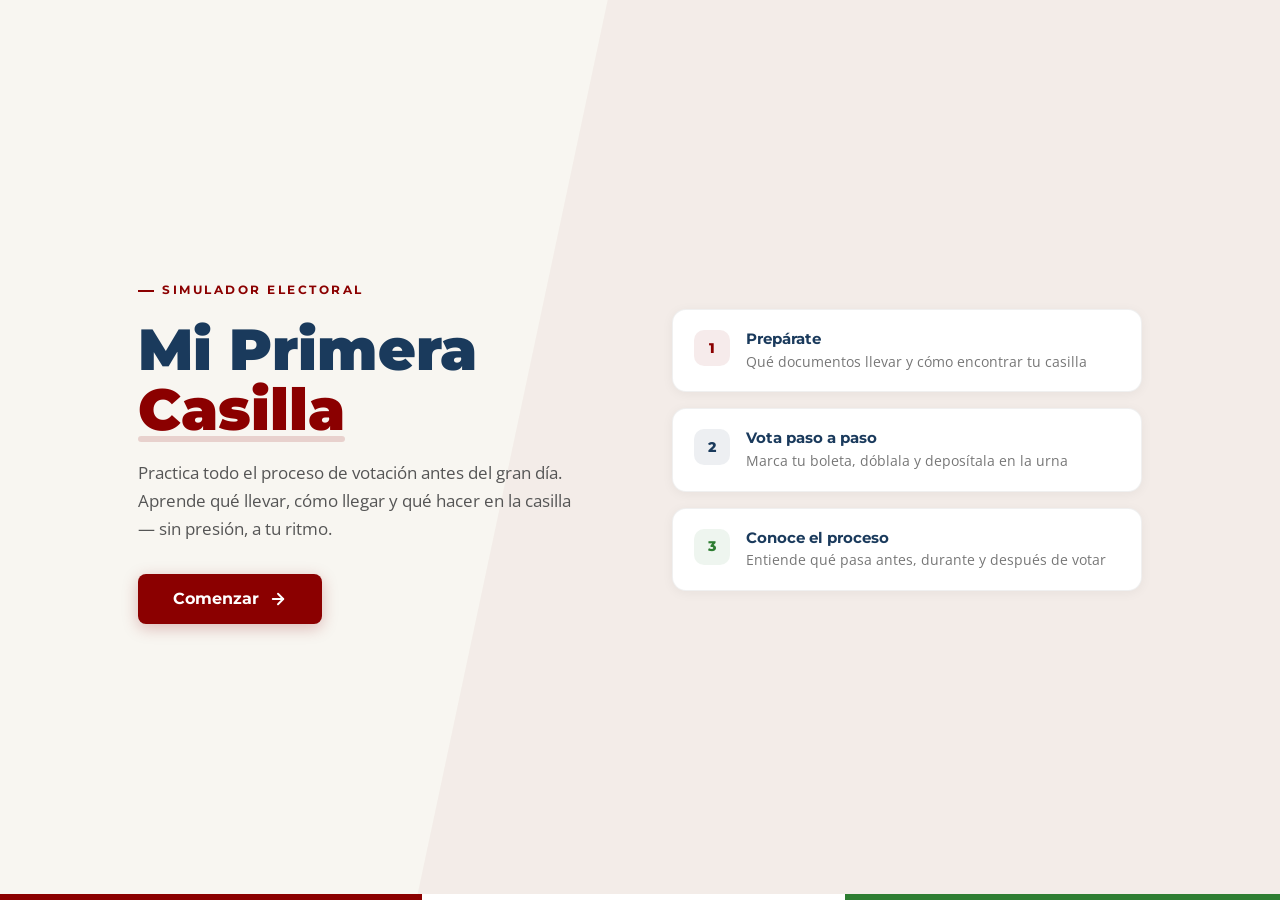
==== commit 38ba457e: "Mover accesibilidad al formulario y quitar footer del splash El botón de accesibilidad solo aparece " ====
--- a/index.html
+++ b/index.html
@@ -424,30 +424,6 @@
   </style>
 </head>
 <body>
-  <!-- Botón de accesibilidad -->
-  <button class="acc-boton" aria-label="Opciones de accesibilidad" title="Accesibilidad">
-     <img src="images/wheelchair-solid-full.svg" alt="ICONO">
-  </button>
-  <div class="acc-panel" role="dialog" aria-label="Panel de accesibilidad">
-    <div class="acc-panel__titulo">Accesibilidad</div>
-    <button class="acc-panel__opcion" data-acc="voz">
-      <span class="acc-panel__icono">🔊</span> Narración por voz
-    </button>
-    <button class="acc-panel__opcion" data-acc="lectura_facil">
-      <span class="acc-panel__icono">📖</span> Lectura fácil
-    </button>
-    <button class="acc-panel__opcion" data-acc="alto_contraste">
-      <span class="acc-panel__icono">🌗</span> Alto contraste
-    </button>
-  </div>
-
-  <!-- Controles de voz -->
-  <div class="voz-controles" aria-label="Controles de narración">
-    <button class="voz-controles__btn voz-btn-pausar" aria-label="Pausar narración" title="Pausar">⏸️</button>
-    <button class="voz-controles__btn voz-btn-repetir" aria-label="Repetir narración" title="Repetir">🔁</button>
-    <button class="voz-controles__btn voz-btn-detener" aria-label="Detener narración" title="Detener">⏹️</button>
-  </div>
-
   <!-- ====== SPLASH SCREEN ====== -->
   <section class="splash" id="splash">
     <div class="splash__fondo"></div>
@@ -492,14 +468,32 @@
       </div>
     </div>
 
-    <div class="splash__pie">
-      Un proyecto del <strong>TecNM Campus Delicias</strong> para el
-      <a href="https://www.ieechihuahua.org.mx" target="_blank" rel="noopener">IEE Chihuahua</a>
-    </div>
   </section>
 
   <!-- ====== FORMULARIO ====== -->
   <div class="pantalla-form" id="pantalla-form">
+    <!-- Botón de accesibilidad -->
+    <button class="acc-boton" aria-label="Opciones de accesibilidad" title="Accesibilidad">
+       <img src="images/wheelchair-solid-full.svg" alt="ICONO">
+    </button>
+    <div class="acc-panel" role="dialog" aria-label="Panel de accesibilidad">
+      <div class="acc-panel__titulo">Accesibilidad</div>
+      <button class="acc-panel__opcion" data-acc="voz">
+        <span class="acc-panel__icono">🔊</span> Narración por voz
+      </button>
+      <button class="acc-panel__opcion" data-acc="lectura_facil">
+        <span class="acc-panel__icono">📖</span> Lectura fácil
+      </button>
+      <button class="acc-panel__opcion" data-acc="alto_contraste">
+        <span class="acc-panel__icono">🌗</span> Alto contraste
+      </button>
+    </div>
+    <div class="voz-controles" aria-label="Controles de narración">
+      <button class="voz-controles__btn voz-btn-pausar" aria-label="Pausar narración" title="Pausar">⏸️</button>
+      <button class="voz-controles__btn voz-btn-repetir" aria-label="Repetir narración" title="Repetir">🔁</button>
+      <button class="voz-controles__btn voz-btn-detener" aria-label="Detener narración" title="Detener">⏹️</button>
+    </div>
+
     <!-- Barra de progreso -->
     <div id="barra-progreso"></div>
 
